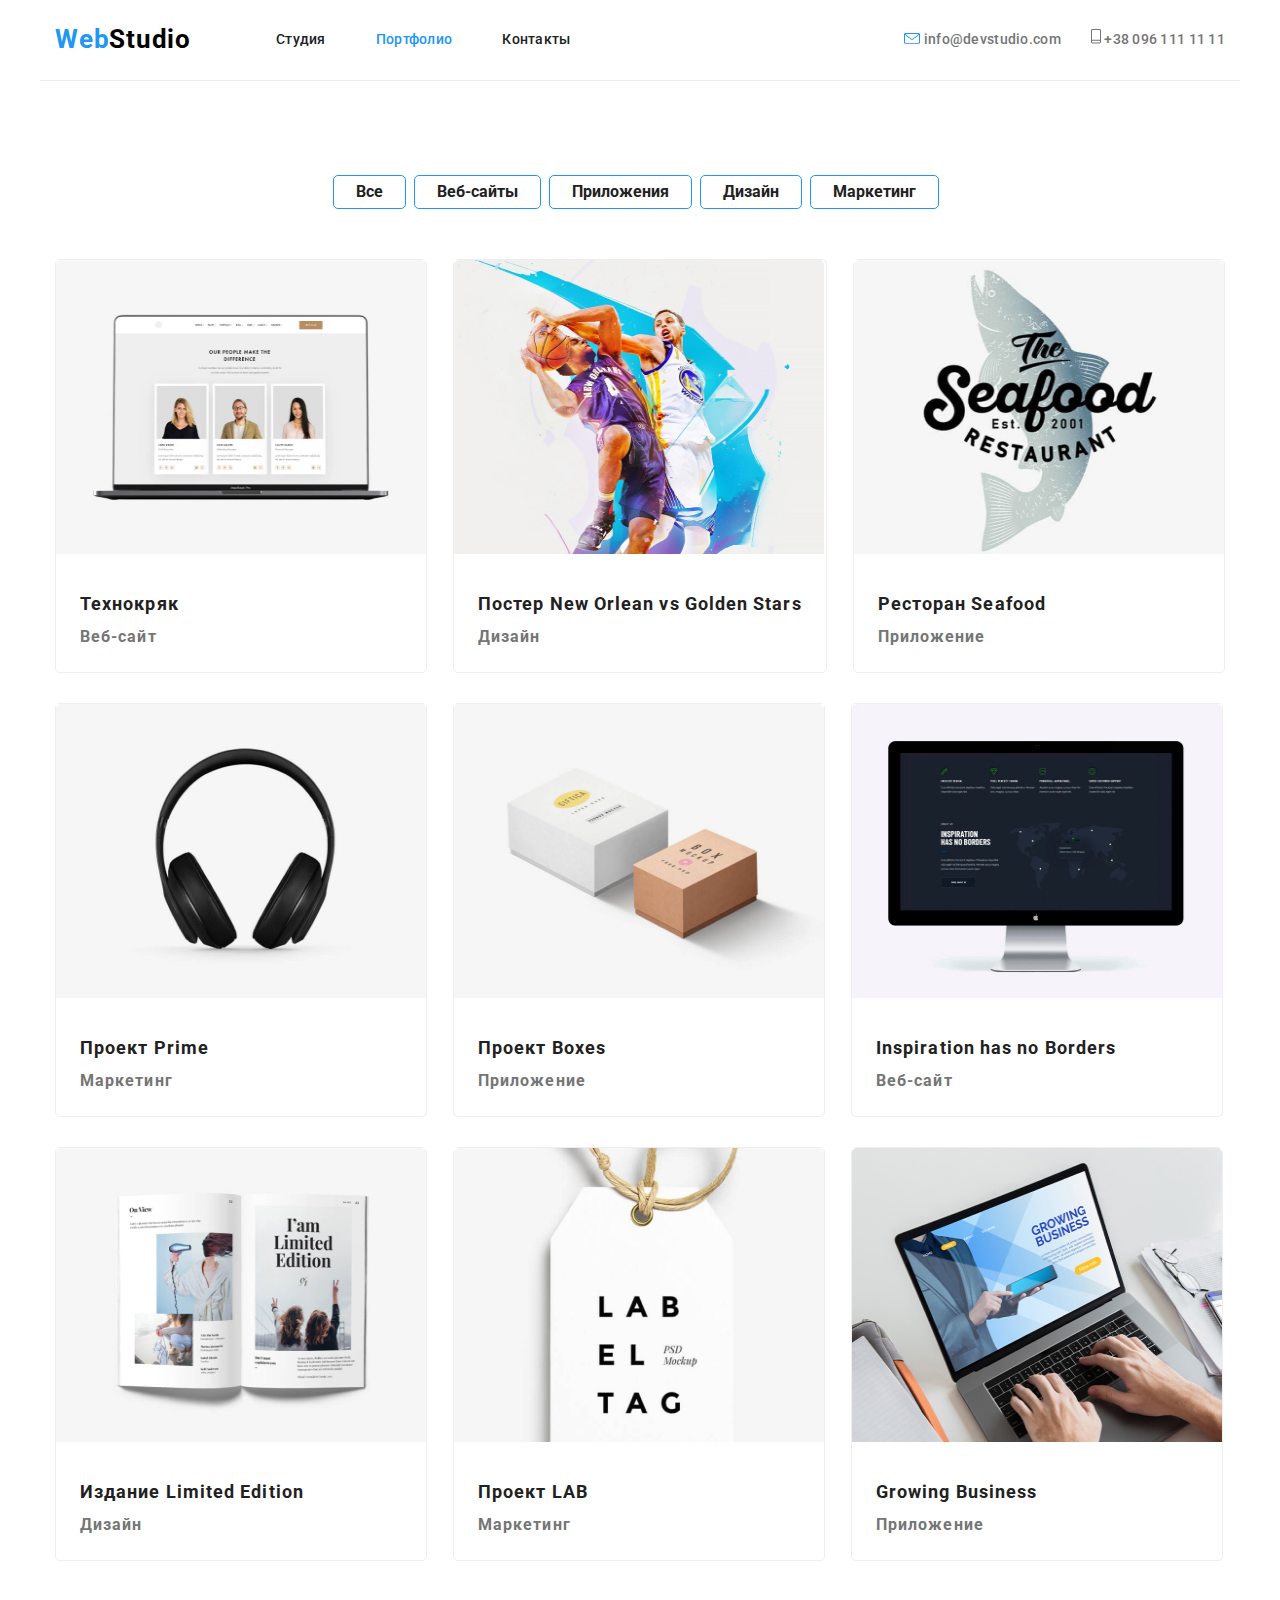
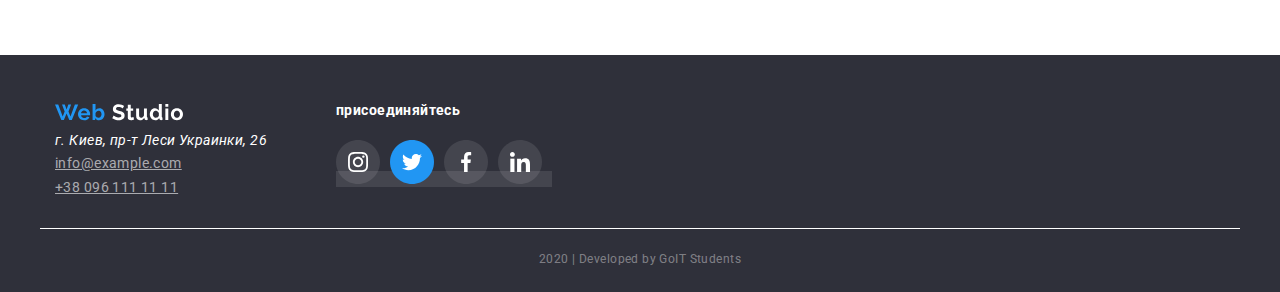
==== portfolio.html @ f8e589ff "new comm" ====
<!DOCTYPE html>
<html lang="ru">
  <head>
    <meta charset="UTF-8" />
    <meta name="viewport" content="width=device-width, initial-scale=1.0" />
    <title>Document</title>
    <link
      href="https://cdnjs.cloudflare.com/ajax/libs/modern-normalize/0.6.0/modern-normalize.min.css"
      rel="stylesheet"
    />
    <link rel="stylesheet" href="./css/style.css" />
    <link
      href="https://fonts.googleapis.com/css2?family=Roboto&display=swap"
      rel="stylesheet"
    />
  </head>
  <body class="page list">
    <!--Шапка сайта-->
    <header>
      <div class="conteiner main-nav list">
        <nav class="nav-left">
          <a href="#" class="logo">
            <p><span>Web</span>Studio</p>
          </a>
          <!--навигация по сайту-->
          <ul class="site-nav list">
            <li class="item">
              <a href="./index.html" class="link">Студия</a>
            </li>
            <li class="item">
              <a href="./portfolio.html" class="link current">Портфолио</a>
            </li>
            <li class="item"><a href="#" class="link">Контакты</a></li>
          </ul>
        </nav>
        <!--контакты в шапке-->
        <ul class="site-contact list">
          <li class="item">
            <img
              src="./images/envelope(hover).svg"
              alt="отправить електронное
            письмо"
              height="11"
              width="16"
            />
            <a href="mailto:info@devstudio.com" class="link"
              >info@devstudio.com</a
            >
          </li>
          <li class="item">
            <img
              src="./images/Vector.svg"
              alt="позвонить по номеру"
              width="10"
              height="15"
            />
            <a href="tel:+380961111111" class="link">+38 096 111 11 11</a>
          </li>
        </ul>
      </div>
    </header>
    <main>
      <h1 class="zorro">Наши работы</h1>
      <section class="section filt">
        <div class="conteiner">
          <!--Фильтры-->
          <h2 class="zorro">Фильтры</h2>
          <ul class="filter list">
            <li>
              <button type="button" class="btn"><span>Все</span></button>
            </li>
            <li><button type="button" class="btn">Веб-сайты</button></li>
            <li><button type="button" class="btn">Приложения</button></li>
            <li><button type="button" class="btn">Дизайн</button></li>
            <li><button type="button" class="btn">Маркетинг</button></li>
          </ul>
        </div>
      </section>
      <section class="galery-item">
        <!--Примеры -->

        <h2 class="zorro">примеры выполненных работ</h2>
        <div class="galery conteiner">
          <ul class="example list">
            <li class="card">
              <a href="#" class="example-link">
                <img
                  src="./images/img(6).jpg"
                  alt="визуализация Веб-сайта
            Технокряк"
                  width="370"
                  height="294"
                />
                <div class="client-name">
                  <h3 class="sub-title">Технокряк</h3>
                  <p>Веб-сайт</p>
                  <!-- <p>
                Технокряк это современная площадка распространения коронавируса.
                Компании используют эту платформу для цифрового шпионажа и атак
                на защищённые сервера конкурентов.
              </p> -->
                </div>
              </a>
            </li>
            <li class="card">
              <a href="#" class="example-link">
                <img
                  src="./images/img(7).jpg"
                  alt="постер созданный для
            спортивного мероприятия"
                  width="370"
                  height="294"
                />
                <div class="client-name">
                  <h3 class="sub-title">Постер New Orlean vs Golden Stars</h3>
                  <p>Дизайн</p>
                  <!--<p>
                Технокряк это современная площадка распространения коронавируса.
                Компании используют эту платформу для цифрового шпионажа и атак
                на защищённые сервера конкурентов.
              </p>-->
                </div>
              </a>
            </li>
            <li class="card">
              <a href="#" class="example-link">
                <img
                  src="./images/img(8).jpg"
                  alt="визуализация приложения для
            ресторана"
                  width="370"
                  height="294"
                />
                <div class="client-name">
                  <h3 class="sub-title">Ресторан Seafood</h3>
                  <p>Приложение</p>
                  <!--<p>
                Технокряк это современная площадка распространения коронавируса.
                Компании используют эту платформу для цифрового шпионажа и атак
                на защищённые сервера конкурентов.
              </p> -->
                </div>
              </a>
            </li>
            <li class="card">
              <a href="#" class="example-link">
                <img
                  src="./images/img(9).jpg"
                  alt="пример промо для проэкта"
                  width="370"
                  height="294"
                />
                <div class="client-name">
                  <h3 class="sub-title">Проект Prime</h3>
                  <p>Маркетинг</p>
                  <!--<p>
                Технокряк это современная площадка распространения коронавируса.
                Компании используют эту платформу для цифрового шпионажа и атак
                на защищённые сервера конкурентов.
              </p> -->
                </div>
              </a>
            </li>
            <li class="card">
              <a href="#" class="example-link">
                <img
                  src="./images/img(10).jpg"
                  alt="визуализация приложения для
            доставки"
                  width="370"
                  height="294"
                />
                <div class="client-name">
                  <h3 class="sub-title">Проект Boxes</h3>
                  <p>Приложение</p>
                  <!--<p>
                Технокряк это современная площадка распространения коронавируса.
                Компании используют эту платформу для цифрового шпионажа и атак
                на защищённые сервера конкурентов.
              </p> -->
                </div>
              </a>
            </li>
            <li class="card">
              <a href="#" class="example-link">
                <img
                  src="./images/img(11).jpg"
                  alt="визуализация Веб-сайта
            Inspiration has no Borders"
                  width="370"
                  height="294"
                />
                <div class="client-name">
                  <h3 class="sub-title">Inspiration has no Borders</h3>
                  <p>Веб-сайт</p>
                  <!--<p>
                Технокряк это современная площадка распространения коронавируса.
                Компании используют эту платформу для цифрового шпионажа и атак
                на защищённые сервера конкурентов.
              </p> -->
                </div>
              </a>
            </li>
            <li class="card">
              <a href="#" class="example-link">
                <img
                  src="./images/img(12).jpg"
                  alt="пример дизайна для журнала"
                  width="370"
                  height="294"
                />
                <div class="client-name">
                  <h3 class="sub-title">Издание Limited Edition</h3>
                  <p>Дизайн</p>
                  <!--<p>
                Технокряк это современная площадка распространения коронавируса.
                Компании используют эту платформу для цифрового шпионажа и атак
                на защищённые сервера конкурентов.
              </p> -->
                </div>
              </a>
            </li>
            <li class="card">
              <a href="#" class="example-link">
                <img
                  src="./images/img(13).jpg"
                  alt="визуализация Веб-сайта
            Технокряк"
                  width="370"
                  height="294"
                />
                <div class="client-name">
                  <h3 class="sub-title">Проект LAB</h3>
                  <p>Маркетинг</p>
                  <!--<p>
                Технокряк это современная площадка распространения коронавируса.
                Компании используют эту платформу для цифрового шпионажа и атак
                на защищённые сервера конкурентов.
              </p> -->
                </div>
              </a>
            </li>
            <li class="card">
              <a href="#" class="example-link">
                <img
                  src="./images/img(14).jpg"
                  alt="визуализация приложения для
            ПК"
                  width="370"
                  height="294"
                />
                <div class="client-name">
                  <h3 class="sub-title">Growing Business</h3>
                  <p>Приложение</p>
                  <!-- <p>
                Технокряк это современная площадка распространения коронавируса.
                Компании используют эту платформу для цифрового шпионажа и атак
                на защищённые сервера конкурентов.
              </p> -->
                </div>
              </a>
            </li>
          </ul>
        </div>
      </section>
    </main>
    <footer>
      <section class="section-footer">
        <div class="footer-section conteiner">
          <!--Адресс фут-->
          <div class="adress">
            <a href="#"><img src="./images/WebStudio.svg" alt="logo" /></a>
            <address>
              <p class="street">г. Киев, пр-т Леси Украинки, 26</p>
            </address>
            <a href="mailto:info@example.com" class="contact"
              >info@example.com</a
            >
            <a href="tel:+380961111111" class="contact">+38 096 111 11 11</a>
          </div>
          <!--Соц сети-->
          <div class="doit">
            <h2 class="sub-title">присоединяйтесь</h2>
            <ul class="pict-foot list">
              <li>
                <a href="#" class="pict"
                  ><img src="./images/Ellipseinstfoot.svg" alt="insta"
                /></a>
              </li>
              <li>
                <a href="#" class="pict"
                  ><img src="./images/Ellipsetwitterfoot.svg" alt="twitter"
                /></a>
              </li>
              <li>
                <a href="#" class="pict"
                  ><img src="./images/Ellipsefacebookfoot.svg" alt="facebook"
                /></a>
              </li>
              <li>
                <a href="#" class="pict"
                  ><img src="./images/Ellipselinkedfoot.svg" alt="link"
                /></a>
              </li>
            </ul>
          </div>
          <!--Форма Подписки-->
          <!--<div class="subscribe">
              <h2 class="sub-title">Подпишитесь на рассылку</h2>
            </div>-->
        </div>
      </section>
      <!--Создано-->
      <section>
        <p class="create conteiner">2020 | Developed by GoIT Students</p>
      </section>
    </footer>
  </body>
</html>
---- css/style.css ----
/*палитра цветов*/
:root {
  --primary-text-color: #757575;
  --secondary-text-color: #212121;
  --white-color: #ffffff;
  --adress-text-color: rgba(255, 255, 255, 0.6);
  --primary-bcg-color: #ffffff;
  --secondary-bcg-color: #f5f4fa;
  --footer-bcg-color: #2f303a;
  --accent-color: #2196f3;
  --hero-bcg-color: rgba(47, 48, 58, 0.8);
}

/*общий для боди*/
.page {
  background-color: var(--primary-bcg-color);
  color: var(--primary-text-color);
  font-family: "Roboto", sans-serif;
  letter-spacing: 0.03em;
  font-size: 14px;
  line-height: 1.71;
}

/*убираем маржин у заголовков*/
h1,
h2,
h3,
h4,
h5,
p {
  margin: 0px;
}

/*утилита для сброса внешних и внутренних отступов и стилей списка*/
.list {
  list-style: none;
  margin: 0;
  padding: 0;
}

.zorro {
  display: none;
}

/*секция*/
.section {
  padding-bottom: 94px;
  padding-top: 94px;
}

/*общий для секций*/
.section-title {
  /*color: #212121;*/
  font-weight: 700;
  font-size: 36px;
  line-height: 1.16;
  text-align: center;
  letter-spacing: 0.03em;
}
/*левая часть навигации*/
.nav-left {
  display: flex;
  align-items: center;
}

.nav-left .logo {
  margin-top: 24px;
  margin-bottom: 25px;
}

.nav-left span {
  color: var(--accent-color);
}

/*Лого*/
.logo {
  display: flex;
  font-weight: 700;
  font-size: 26px;
  line-height: 1.14;
  letter-spacing: 0.03em;
  color: black;
  text-decoration: none;
}

/*навигация по сайту*/
.main-nav {
  display: flex;
  align-items: center;
  border-bottom: 1px solid #ececec;
}

.site-nav {
  display: flex;
}

.site-nav .item {
  margin-right: 50px;
}

.site-nav .item:first-child {
  margin-left: 85px;
}

/*очистка крайней геометрии (убираем отступ)*/
.site-nav .item:last-child {
  margin-right: 0px;
}

.site-nav .link {
  display: block;
  padding-bottom: 32px;
  padding-top: 32px;

  color: var(--secondary-text-color);
  text-decoration: none;
  font-weight: 500;
  line-height: 1.14;
  letter-spacing: 0.02em;
}

.site-nav .link:hover,
.site-nav .link:focus {
  color: var(--accent-color);
  padding-bottom: 28px;
  border-bottom: 4px solid var(--accent-color);
}

.site-nav .link.current {
  color: var(--accent-color);
}

/*контакты в шапке*/
.site-contact {
  display: flex;
  margin-left: auto;
}

.site-contact .item + .item {
  margin-left: 30px;
}

.site-contact .link {
  padding-bottom: 28px;
  padding-top: 36px;

  text-decoration: none;
  color: var(--primary-text-color);
  font-weight: 500;
  line-height: 1.14;
  letter-spacing: 0.02em;
}
.site-contact .link:hover,
.site-contact .link:focus {
  color: var(--accent-color);
}

/*Герой*/
.hero-back {
  height: 600px;
  max-width: 1600px;
  margin-left: auto;
  margin-right: auto;
  background-image: linear-gradient(
      to right,
      rgba(47, 48, 58, 0.8),
      rgba(47, 48, 58, 0.8)
    ),
    url(../images/Headerimg.jpg);
  background-repeat: no-repeat;
  background-size: cover;
  background-position: center;
}
.hero {
  background-color: var(--hero-bcg-color);
  text-align: center;
}
.hero {
  padding-top: 0px;
  padding-bottom: 0px;
}
.hero-title {
  margin-bottom: 46px;
  color: var(--white-color);
  font-weight: 900;
  font-size: 44px;
  line-height: 1.36;
  letter-spacing: 0.06em;
}
.hero .btn {
  border: 1px solid var(--accent-color);
  border-radius: 5px;
  color: var(--secondary-text-color);
  background: var(--white-color);
  font-family: inherit;
  font-weight: 700;
  font-size: 16px;
  line-height: 1.87;
}
.hero .btn:hover,
.hero .btn:focus {
  color: var(--white-color);
  background: var(--accent-color);
}

/*преимущества*/
.advan {
  border-bottom: 1px solid #ececec;
}

.advantages {
  display: flex;
  list-style: none;
  margin: 0;
  padding: 0;
  text-align: center;
}

.advantages .sub-title {
  color: var(--secondary-text-color);
  font-weight: 700;
  font-size: 14px;
  line-height: 1.14;
  letter-spacing: 0.03em;
  text-align: left;
}
.advantages-list {
  align-items: center;
  margin-left: 30px;
  width: 270px;
  height: 251px;
}
.advantages-list:first-child {
  margin-left: 0;
}

.advantages-list p {
  text-align: left;
}

/*Наши работы*/
.works-list {
  width: 370px;
  height: 294px;
  margin-right: 30px;
}
.works-list:last-child {
  margin-right: 0px;
}

.works {
  display: flex;
  list-style: none;
  margin-top: 50px;
  padding: 0px;
}

.works .sub-title {
  color: var(--white-color);
  text-decoration: none;
}
.works .sub-title:hover,
.works .sub-title:focus {
  color: var(--accent-color);
}

/*Наша команда*/
.personal {
  background-color: var(--secondary-bcg-color);
}

.personal .section-title {
  font-weight: 700;
  font-size: 36px;
  line-height: 1.16;
  text-align: center;
  margin-bottom: 50px;
}
.comand {
  display: flex;
  list-style: none;
  padding: 0px;
}
.comand .item {
  align-items: flex-end;
  margin-right: 30px;
  background-color: var(--white-color);
}

.comand .item h3 {
  margin-bottom: 10px;
}

.comand .item:last-child {
  margin-right: 0px;
}
.comand .sub-title {
  color: var(--secondary-text-color);
  font-weight: 500;
  font-size: 16px;
  line-height: 1.18;
  text-align: center;
}
.comand p {
  text-align: center;
  margin-bottom: 16px;
}
.comand .pict {
  align-items: center;
  background-color: var(--primary-bcg-color);
  margin-right: 10px;
  height: 44px;
  width: 44px;
  border: 1px solid var(--white-color);
  border-radius: 20px;
}
.comand .pict img {
  margin: 12px;
}

.comand .pict:last-child {
  margin-right: 0px;
}

.contact-person {
  display: flex;
  align-items: flex-start;
  width: 207px;
  height: 44px;
  margin-left: 32px;
  margin-bottom: 24px;
}

.comand .pict:hover,
.comand .pict:focus {
  background-color: var(--accent-color);
  height: 44px;
  width: 44px;
  border: 1px solid var(--accent-color);
  border-radius: 20px;
}

.pers-foto {
  margin-bottom: 30px;
}
/*Клиены*/
.clients .clients-logo {
  display: flex;
  list-style: none;
  margin-right: 0px;
  padding: 0px;
}
.clients-logo img {
  height: 90px;
  width: 170px;
}

.clients-logo li {
  margin-right: 30px;
  display: block;
}
.clients-logo li:last-child {
  margin-right: 0px;
}

.clients .section-title {
  margin-bottom: 50px;
}
/*футер*/
/*Адресс фут*/

footer {
  background: var(--footer-bcg-color);
}

.adress .street {
  color: var(--white-color);
  /* or 171% */

  letter-spacing: 0.03em;
}
.contact {
  flex: block;
}

.adress .contact {
  color: var(--adress-text-color);
}

/*Соц сети*/

.doit {
  display: flex;
  flex-direction: column;
  margin-left: 69px;
}

.adress {
  display: flex;
  flex-direction: column;
}

.doit .sub-title {
  display: inline-block;
  color: var(--white-color);
  font-weight: 700;
  font-size: 14px;
  line-height: 1.14;
  margin-bottom: 21px;
}

.pict-foot .pict img {
  margin-right: 10px;
}

.pict-foot .pict:last-child {
  margin-right: 0px;
}

.doit .pict {
  background-color: rgba(255, 255, 255, 0.1);
}

.doit .pict:hover,
.doit .pict:focus {
  background-color: var(--accent-color);
}

/*Форма Подписки*/

.subscribe .sub-title {
  color: var(--white-color);
  font-weight: 700;
  font-size: 14px;
  line-height: 1.14;
}

/*Создано*/

.create {
  color: rgba(255, 255, 255, 0.4);
  font-size: 12px;
  line-height: 24px;
  text-align: center;
  padding-top: 18px;
  padding-bottom: 21px;
}

/*Фильтры*/
.filter {
  list-style: none;
}
.filter .btn {
  color: var(--secondary-text-color);
  background: var(--secondary-bcg-colora);
  font-family: inherit;
}
.filter .btn:hover,
.filter .btn:focus {
  color: var(--white-color);
  background: var(--accent-color);
}
/*Примеры*/
.example .sub-title {
  color: var(--secondary-text-color);
}
.example {
  list-style: none;
  display: flex;
  flex-wrap: wrap;
}
.card:nth-child(3n + 3) {
  margin-right: 0px;
}
.card:nth-last-child(-n + 3) {
  /*n + 3*/
  margin-bottom: 0px;
}
.example-link {
  text-decoration: none;
  font-family: Roboto;
  font-weight: 700;
  font-size: 18px;
  line-height: 2;
  letter-spacing: 0.06em;
}
.card {
  margin-right: 26px;
  margin-bottom: 30px;
  border: 1px solid #eeeeee;
  border-radius: 5px;
}
.example .sub-title {
  font-size: 18px;
  line-height: 2;
}
.example p {
  color: var(--primary-text-color);
  font-size: 16px;
  line-height: 1.87;
}

/*Работа с блоками*/
.conteiner {
  width: 1200px;
  padding-left: 15px;
  padding-right: 15px;
  margin-left: auto;
  margin-right: auto;
}

.footer-section {
  display: flex;
}

.pict-foot {
  display: flex;
}

.doit .sub-title {
  text-align: start;
}

.footer-section .conteiner {
  padding-top: 48px;
}

.section-footer {
  padding-bottom: 28px;
  padding-top: 48px;
}

.filter {
  display: flex;
  justify-content: center;
}

.filter .btn {
  border: 1px solid var(--accent-color);
  border-radius: 5px;
  color: var(--secondary-text-color);
  background: var(--white-color);
  font-family: inherit;
  font-weight: 700;
  font-size: 16px;
  line-height: 1.87;
  padding-left: 22px;
  padding-right: 22px;
  margin-right: 8px;
  align-items: center;
}
.filt {
  padding-top: 94px;
  padding-bottom: 50px;
}

.galery-item {
  padding-top: 0px;
  padding-bottom: 94px;
}

.client-name {
  padding: 20px 24px 20px 24px;
}

.create {
  border-top: 1px solid var(--white-color);
}
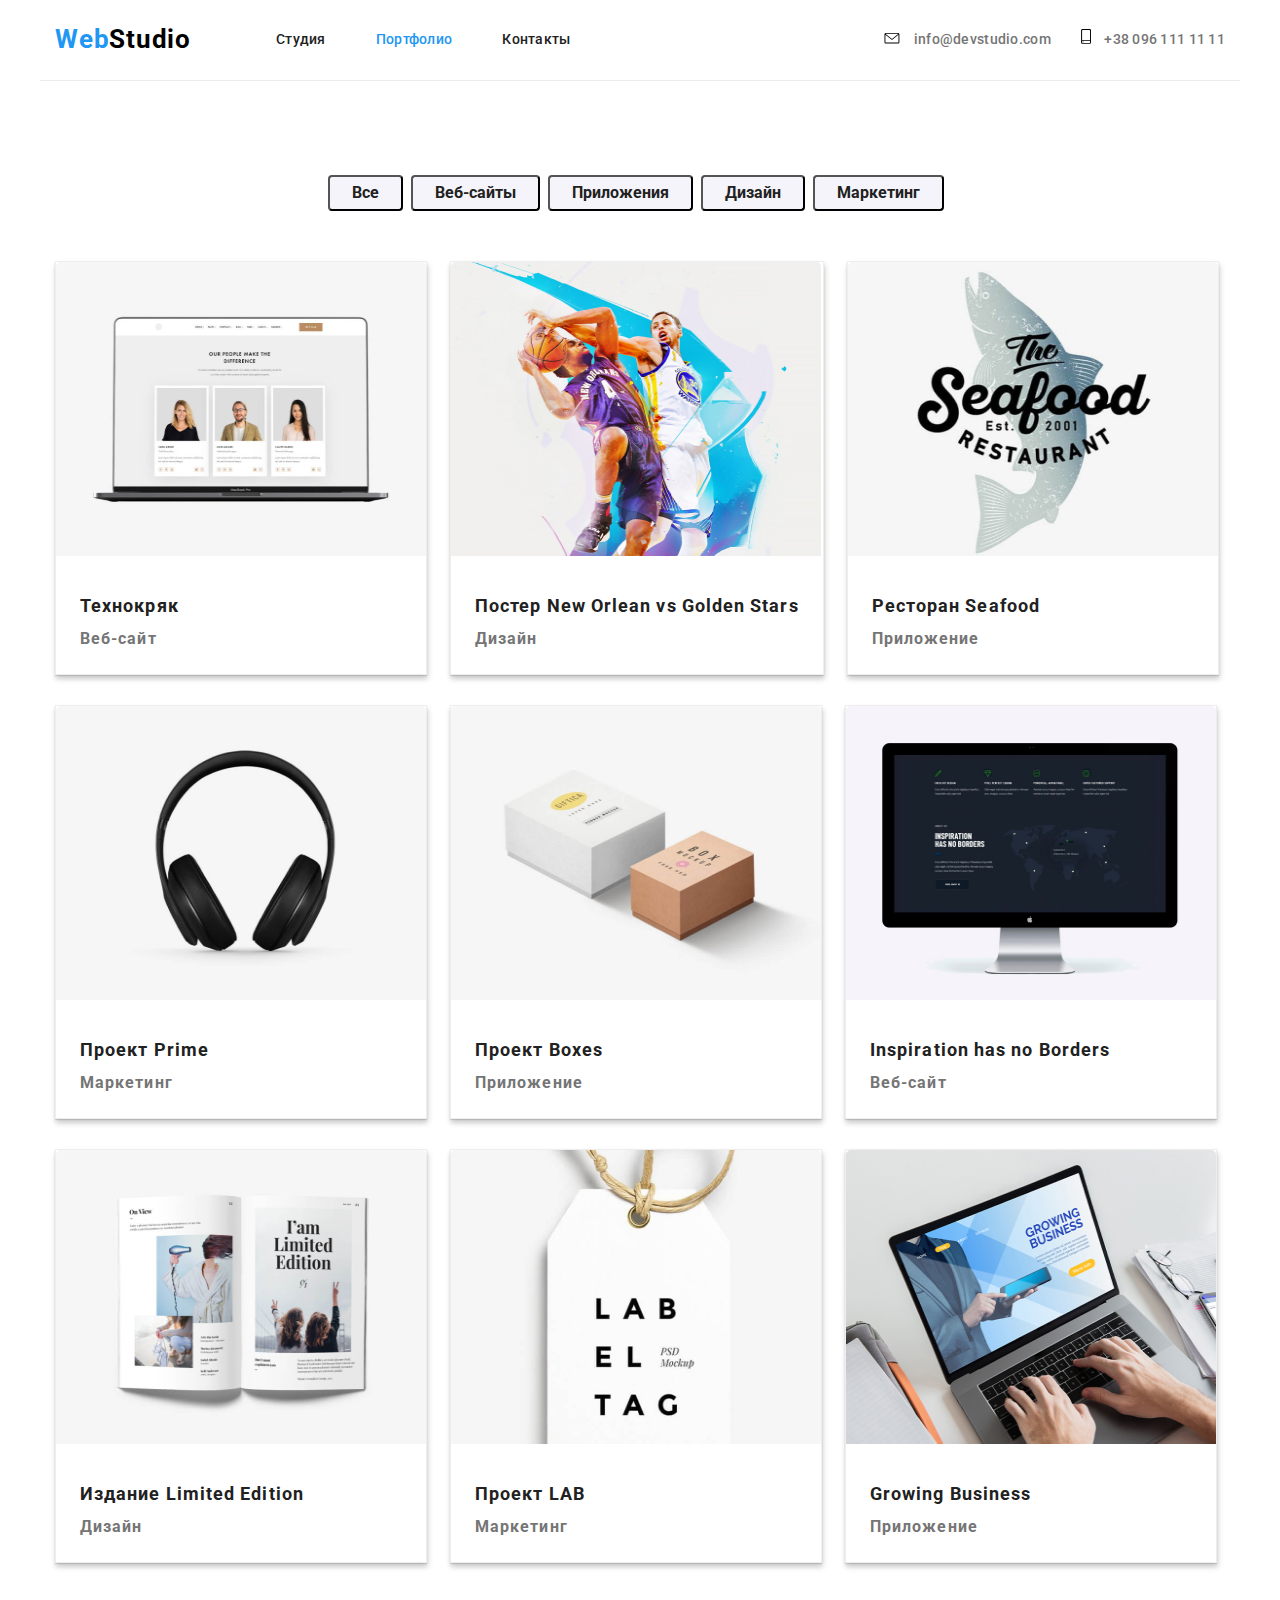
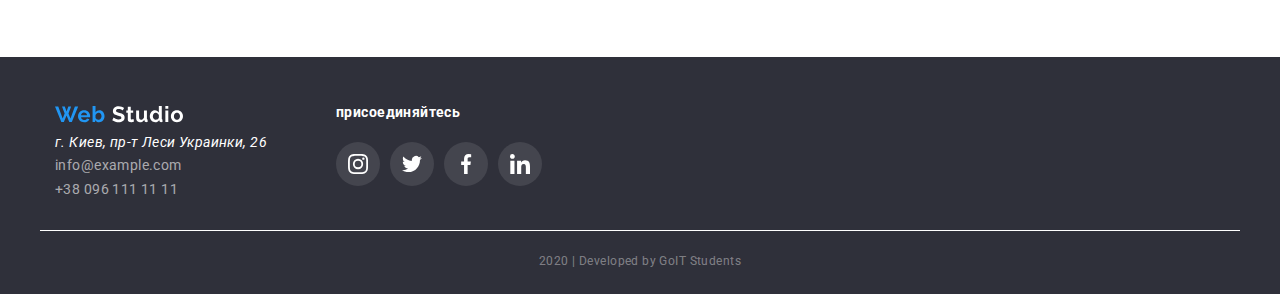
==== commit 66dc1e4c: "dz4" ====
--- a/portfolio.html
+++ b/portfolio.html
@@ -36,24 +36,17 @@
         <!--контакты в шапке-->
         <ul class="site-contact list">
           <li class="item">
-            <img
-              src="./images/envelope(hover).svg"
-              alt="отправить електронное
-            письмо"
-              height="11"
-              width="16"
-            />
+            <svg class="item-icon-mail">
+              <use href="./images/symbol-contact.svg#icon-maill"></use>
+            </svg>
             <a href="mailto:info@devstudio.com" class="link"
               >info@devstudio.com</a
             >
           </li>
           <li class="item">
-            <img
-              src="./images/Vector.svg"
-              alt="позвонить по номеру"
-              width="10"
-              height="15"
-            />
+            <svg class="item-icon-hone">
+              <use href="./images/symbol-contact.svg#icon-hone"></use>
+            </svg>
             <a href="tel:+380961111111" class="link">+38 096 111 11 11</a>
           </li>
         </ul>
@@ -282,25 +275,33 @@
           <div class="doit">
             <h2 class="sub-title">присоединяйтесь</h2>
             <ul class="pict-foot list">
-              <li>
-                <a href="#" class="pict"
-                  ><img src="./images/Ellipseinstfoot.svg" alt="insta"
-                /></a>
+              <li class="cosial-pict">
+                <a href="#" class="pict">
+                  <svg class="icon-foot" width="20" height="20">
+                    <use href="./images/symbol-comand.svg#icon-instagram"></use>
+                  </svg>
+                </a>
               </li>
-              <li>
-                <a href="#" class="pict"
-                  ><img src="./images/Ellipsetwitterfoot.svg" alt="twitter"
-                /></a>
+              <li class="cosial-pict">
+                <a href="#" class="pict">
+                  <svg class="icon-foot" width="20" height="20">
+                    <use href="./images/symbol-comand.svg#icon-twitter"></use>
+                  </svg>
+                </a>
               </li>
-              <li>
-                <a href="#" class="pict"
-                  ><img src="./images/Ellipsefacebookfoot.svg" alt="facebook"
-                /></a>
+              <li class="cosial-pict">
+                <a href="#" class="pict">
+                  <svg class="icon-foot" width="20" height="20">
+                    <use href="./images/symbol-comand.svg#icon-facebook"></use>
+                  </svg>
+                </a>
               </li>
-              <li>
-                <a href="#" class="pict"
-                  ><img src="./images/Ellipselinkedfoot.svg" alt="link"
-                /></a>
+              <li class="cosial-pict">
+                <a href="#" class="pict">
+                  <svg class="icon-foot" width="20" height="20">
+                    <use href="./images/symbol-comand.svg#icon-linkedin"></use>
+                  </svg>
+                </a>
               </li>
             </ul>
           </div>
@@ -311,7 +312,7 @@
         </div>
       </section>
       <!--Создано-->
-      <section>
+      <section class="cop">
         <p class="create conteiner">2020 | Developed by GoIT Students</p>
       </section>
     </footer>
--- a/css/style.css
+++ b/css/style.css
@@ -50,7 +50,7 @@
 
 /*общий для секций*/
 .section-title {
-  /*color: #212121;*/
+  color: #212121;
   font-weight: 700;
   font-size: 36px;
   line-height: 1.16;
@@ -131,6 +131,16 @@
 }
 
 /*контакты в шапке*/
+.item-icon-mail {
+  width: 16px;
+  height: 11.2px;
+  margin-right: 10px;
+}
+.item-icon-hone {
+  width: 10px;
+  height: 14.94px;
+  margin-right: 10px;
+}
 .site-contact {
   display: flex;
   margin-left: auto;
@@ -150,9 +160,14 @@
   line-height: 1.14;
   letter-spacing: 0.02em;
 }
+
 .site-contact .link:hover,
 .site-contact .link:focus {
   color: var(--accent-color);
+}
+.site-contact .item:hover,
+.site-contact .item:focus {
+  fill: var(--accent-color);
 }
 
 /*Герой*/
@@ -172,7 +187,7 @@
   background-position: center;
 }
 .hero {
-  background-color: var(--hero-bcg-color);
+  /*background-color: var(--hero-bcg-color);*/
   text-align: center;
 }
 .hero {
@@ -180,16 +195,21 @@
   padding-bottom: 0px;
 }
 .hero-title {
-  margin-bottom: 46px;
+  padding-top: 200px;
+  padding-bottom: 30px;
   color: var(--white-color);
   font-weight: 900;
   font-size: 44px;
   line-height: 1.36;
   letter-spacing: 0.06em;
+  text-transform: uppercase;
 }
 .hero .btn {
+  padding: 10px 32px 10px 32px;
+  box-shadow: 0px 4px 4px rgba(0, 0, 0, 0.15);
+  border-radius: 4px;
+  margin-bottom: 200px;
   border: 1px solid var(--accent-color);
-  border-radius: 5px;
   color: var(--secondary-text-color);
   background: var(--white-color);
   font-family: inherit;
@@ -204,6 +224,38 @@
 }
 
 /*преимущества*/
+.pic-antenna {
+  height: 70px;
+  width: 65.32px;
+  margin-top: 25px;
+  margin-bottom: 25px;
+}
+.pic-clock {
+  height: 70px;
+  width: 66.96px;
+  margin-top: 25px;
+  margin-bottom: 25px;
+}
+.pic-diagram {
+  height: 53.69px;
+  width: 70px;
+  margin-top: 25px;
+  margin-bottom: 25px;
+}
+.pic-astronavt {
+  height: 70px;
+  width: 70px;
+  margin-top: 25px;
+  margin-bottom: 25px;
+}
+.pic-block {
+  height: 120px;
+  width: 270px;
+  background: #f5f4fa;
+  border-radius: 4px;
+  margin-bottom: 30px;
+}
+
 .advan {
   border-bottom: 1px solid #ececec;
 }
@@ -223,6 +275,7 @@
   line-height: 1.14;
   letter-spacing: 0.03em;
   text-align: left;
+  margin-bottom: 10px;
 }
 .advantages-list {
   align-items: center;
@@ -275,6 +328,7 @@
   line-height: 1.16;
   text-align: center;
   margin-bottom: 50px;
+  color: #212121;
 }
 .comand {
   display: flex;
@@ -285,6 +339,8 @@
   align-items: flex-end;
   margin-right: 30px;
   background-color: var(--white-color);
+  box-shadow: 0px 2px 1px rgba(0, 0, 0, 0.2), 0px 1px 1px rgba(0, 0, 0, 0.14),
+    0px 1px 3px rgba(0, 0, 0, 0.12);
 }
 
 .comand .item h3 {
@@ -306,59 +362,107 @@
   margin-bottom: 16px;
 }
 .comand .pict {
+  display: flex;
+  color: #afb1b8;
+  border-radius: 50%;
+}
+.comand .pict:hover,
+.comand .pict:focus {
+  background-color: var(--accent-color);
+  color: var(--white-color);
+}
+
+.icon-insta {
+  fill: currentColor;
+  display: block;
+}
+
+.contact-person {
+  display: flex;
+  align-items: flex-start;
+  justify-content: space-evenly;
+  padding-bottom: 24px;
+}
+
+.contact-person .pict {
   align-items: center;
-  background-color: var(--primary-bcg-color);
-  margin-right: 10px;
+  width: 44px;
   height: 44px;
-  width: 44px;
-  border: 1px solid var(--white-color);
-  border-radius: 20px;
-}
-.comand .pict img {
+  padding-left: 12px;
+  padding-right: 12px;
+}
+
+/*.comand .pict img {
   margin: 12px;
-}
+}*/
+/*.icon-insta {
+  padding: 12 12 12 12;
+  width: 20px;
+  height: 20px;
+  fill: #afb1b8;
+}*/
+/*.icon-insta:hover,
+.icon-insta:focus {
+  fill: #ffffff;
+}*/
 
 .comand .pict:last-child {
   margin-right: 0px;
 }
 
-.contact-person {
+/*.contact-person {
   display: flex;
   align-items: flex-start;
   width: 207px;
   height: 44px;
   margin-left: 32px;
   margin-bottom: 24px;
-}
-
-.comand .pict:hover,
+}*/
+
+/*.comand .pict:hover,
 .comand .pict:focus {
   background-color: var(--accent-color);
   height: 44px;
   width: 44px;
   border: 1px solid var(--accent-color);
   border-radius: 20px;
-}
+}*/
 
 .pers-foto {
   margin-bottom: 30px;
 }
 /*Клиены*/
-.clients .clients-logo {
+
+.logo-client-block:hover,
+.logo-client-block:focus {
+  color: var(--accent-color);
+}
+
+.logo-client-block {
+  color: #afb1b8;
+  display: flex;
+  align-items: center;
+  justify-content: space-evenly;
+  border: 1px solid currentColor;
+  border-radius: 4px;
+  width: 170px;
+  height: 90px;
+}
+.clients-logo {
   display: flex;
   list-style: none;
   margin-right: 0px;
   padding: 0px;
 }
-.clients-logo img {
-  height: 90px;
-  width: 170px;
+.client-logo {
+  fill: currentColor;
 }
 
 .clients-logo li {
   margin-right: 30px;
   display: block;
 }
+
 .clients-logo li:last-child {
   margin-right: 0px;
 }
@@ -385,9 +489,36 @@
 
 .adress .contact {
   color: var(--adress-text-color);
+  text-decoration: none;
 }
 
 /*Соц сети*/
+.icon-foot {
+  fill: currentColor;
+  display: block;
+}
+
+.pict-foot .pict {
+  color: var(--white-color);
+}
+
+.cosial-pict {
+  display: flex;
+  align-items: center;
+  margin-right: 10px;
+  width: 44px;
+  height: 44px;
+  background-color: rgba(255, 255, 255, 0.1);
+  border-radius: 50%;
+  padding-left: 12px;
+  padding-right: 12px;
+}
+
+.cosial-pict:hover,
+.cosial-pict:focus {
+  color: var(--white-color);
+  background-color: var(--accent-color);
+}
 
 .doit {
   display: flex;
@@ -409,21 +540,8 @@
   margin-bottom: 21px;
 }
 
-.pict-foot .pict img {
-  margin-right: 10px;
-}
-
-.pict-foot .pict:last-child {
-  margin-right: 0px;
-}
-
-.doit .pict {
-  background-color: rgba(255, 255, 255, 0.1);
-}
-
-.doit .pict:hover,
-.doit .pict:focus {
-  background-color: var(--accent-color);
+.cosial-pict:last-child {
+  margin-right: 0px;
 }
 
 /*Форма Подписки*/
@@ -485,10 +603,11 @@
   letter-spacing: 0.06em;
 }
 .card {
-  margin-right: 26px;
+  margin-right: 23px;
   margin-bottom: 30px;
   border: 1px solid #eeeeee;
-  border-radius: 5px;
+  box-shadow: 1px 4px 6px rgba(0, 0, 0, 0.16), 0px 4px 4px rgba(0, 0, 0, 0.06),
+    0px 1px 1px rgba(0, 0, 0, 0.12);
 }
 .example .sub-title {
   font-size: 18px;
@@ -536,10 +655,7 @@
 }
 
 .filter .btn {
-  border: 1px solid var(--accent-color);
-  border-radius: 5px;
   color: var(--secondary-text-color);
-  background: var(--white-color);
   font-family: inherit;
   font-weight: 700;
   font-size: 16px;
@@ -548,6 +664,8 @@
   padding-right: 22px;
   margin-right: 8px;
   align-items: center;
+  background: #f5f4fa;
+  border-radius: 4px;
 }
 .filt {
   padding-top: 94px;
